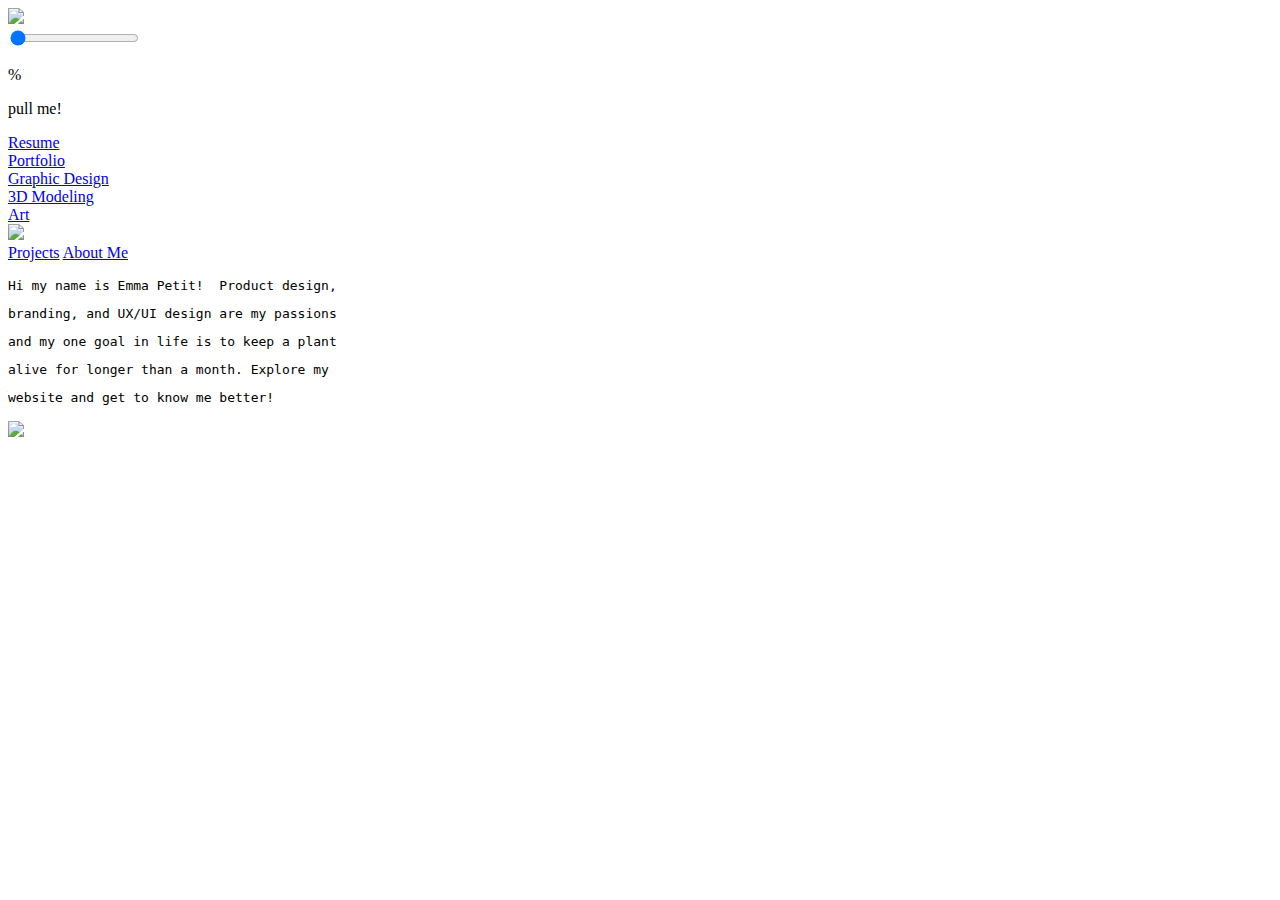
==== index.html @ f378f7ab "create index.html" ====
<!DOCTYPE html>
<html>
    
    <head>
        <meta charset="utf-8">
        <link rel ="stylesheet" type="text/css" href="Assets/css/homepage.css">
        <link rel ="stylesheet" type="text/css" href="Assets/css/navbar-footer.css">


        <!-- Fonts-->
        <link rel="preconnect" href="https://fonts.gstatic.com">
        <link rel="preconnect" href="https://fonts.gstatic.com">
        <link href="https://fonts.googleapis.com/css2?family=Quicksand&family=Raleway:wght@200;300&display=swap" rel="stylesheet">


        <title> Emma's Website</title>

        <link rel="shortcut icon" href="Assets/img/icon.svg">

    </head>

    <Body>

    <!--Splash-->

        <!--Overlay-->
        <div id="splash">
            <div>
                <img id="plants" src="Assets/img/plants.svg">
            </div>

            <div id="slider-box">
                <div>
                    <input type="range" min="0" max="100" value="0" class="slider" id="myRange">
                </div>
                <div>
                    <p id="output"><span id="percent"></span>%</p>
                </div>
            </div>
            <div>
                <p id="instructions">pull me!</p>
            </div>
        </div>



    <div id="main-content" class="hidden">
        <!--Nav Bar-->

        <div id="navbar">

            <div class="nav-one">
                <a href="Assets/img/emma resume.pdf" id="Resume" class=nav >Resume</a>
            </div>

            
        <!--Drop Down Menu-->

        <div id="dropdown" class="drop-nav">
            <a href="../Pages/portfolio.html" id="Portfolio" class=nav>Portfolio</a>
            <div id="dropdown-content" class="clover">
                <div id="rasberry">
                    <a class="peach" href="Pages/portfolio.html">Graphic Design</a>
                </div>
                <div id="orange">
                    <a class="peach" href="Pages/portfolio-3D.html">3D Modeling</a>
                </div>
                <div id="watermelon">
                    <a class="peach" href="Pages/portfolio-physical.html">Art</a>
                </div>
            </div>
        </div>



            <!--Insert Logo Here -->
            <a href="index.html">
                <img src="Assets/img/icon.svg" id="logo">
            </a>


    
            <div id="nav-two">
                <a  href="Pages/projects.html" id="Projects" class=nav >Projects</a>
                <a href="Pages/about-me.html" id="About" class=nav> About Me</a>
            </div>

        </div>


            <!--Section One-->

            <div id="homepage">
                <div>
                    <p id="intro"> <pre class="line">Hi my name is Emma Petit!  Product design, </pre> 
                        <pre class="line">branding, and UX/UI design are my passions </pre> 
                        <pre class="line">and my one goal in life is to keep a plant </pre>
                        <pre class="line">alive for longer than a month. Explore my </pre>
                        <pre class="line">website and get to know me better!</pre></p>
                </div>

                <div>
                    <img src ="Assets/img/faire 3.svg" id=fairy>
                </div>

            </div>
    </div>

        
    </Body>

    <script src ="Assets/js/splash.js"></script>
    <script src ="Assets/js/navbar.js"></script>
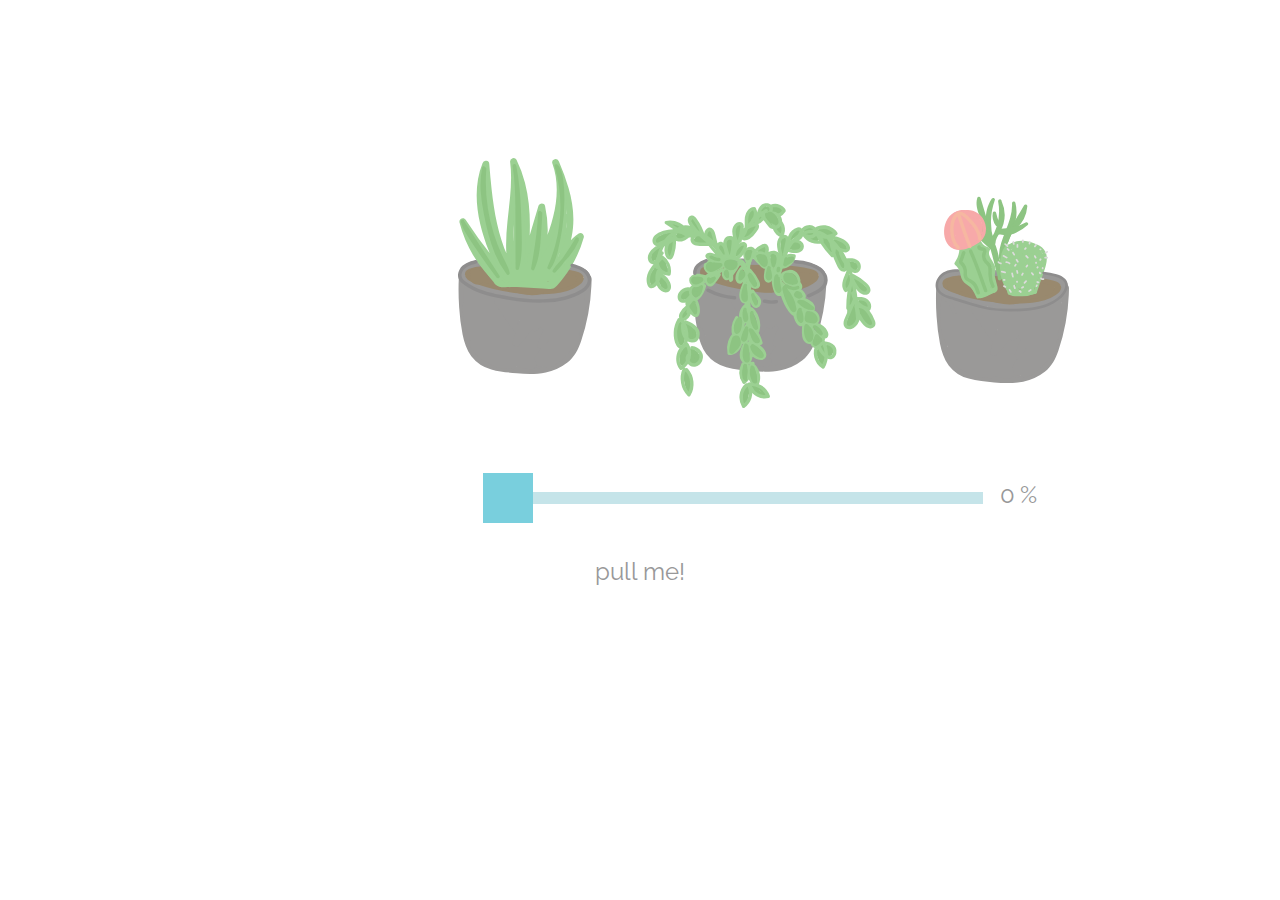
==== commit 05afab49: "oh god plz if ur out there plz work" ====
--- a/index.html
+++ b/index.html
@@ -57,20 +57,19 @@
         <!--Drop Down Menu-->
 
         <div id="dropdown" class="drop-nav">
-            <a href="../Pages/portfolio.html" id="Portfolio" class=nav>Portfolio</a>
+            <a href="Pages/portfolio.html" id="Portfolio" class=nav>Portfolio</a>
             <div id="dropdown-content" class="clover">
                 <div id="rasberry">
                     <a class="peach" href="Pages/portfolio.html">Graphic Design</a>
                 </div>
                 <div id="orange">
-                    <a class="peach" href="Pages/portfolio-3D.html">3D Modeling</a>
+                    <a class="peach">3D Modeling</a>
                 </div>
                 <div id="watermelon">
                     <a class="peach" href="Pages/portfolio-physical.html">Art</a>
                 </div>
             </div>
         </div>
-
 
 
             <!--Insert Logo Here -->
--- a/Assets/css/homepage.css
+++ b/Assets/css/homepage.css
@@ -0,0 +1,128 @@
+
+
+.line {
+
+    font-family: 'raleway', 'san-serif';
+    color:#989899;
+    font-size:18px;
+
+}
+
+#fairy {
+
+    height:550px;
+
+}
+
+#intro {
+
+    margin-left: 50px;
+
+}
+
+#homepage {
+
+    display: flex;
+    justify-content: center;
+    flex-direction: row;
+    margin-left: 100px;
+    margin-top: 50px;
+
+}
+
+#Resume {
+    font-weight: regular;
+}
+
+/* Splash */
+
+#overlay {
+    height:100%;
+    width:100%;
+    background: white;
+}
+
+#plants {
+    height:250px;
+    margin-left: 450px;
+    margin-top: 150px;
+}
+
+#slider-box {
+
+    width:75%;
+    display:flex;
+    flex-direction: row;
+}
+
+#output {
+    font-family: 'raleway', 'san-serif';
+    color:#989899;
+    font-size:24px;
+    margin-top: 68px;
+    margin-left: 15px;
+}
+
+#percent {
+    padding-right: 5px;
+}
+
+#instructions {
+    font-family: 'raleway', 'san-serif';
+    color:#989899;
+    font-size:24px;
+    display: flex;
+    justify-content: center;
+
+    animation-name:fadeIn;
+    transition: transform 0.6s cubic-bezier(0.7, 0, 0.84, 0);
+    animation-duration: 5s;
+    animation-fill-mode: forwards;
+}
+
+@keyframes fadeIn {
+    from { opacity: 0; }
+    to { opacity: 1; }
+}
+
+.hidden {
+    display:none;
+}
+
+/* makes slides square */
+
+.slider {
+    -webkit-appearance: none;
+    appearance: none;
+    width: 500px;
+    height: 12px; 
+    background:#C5E4E9;
+    outline: none; 
+    margin-left:475px; 
+    margin-top: 80px;
+}
+
+
+.slider::-webkit-slider-thumb {
+    -webkit-appearance: none;
+    appearance: none;
+    width: 50px;
+    height: 50px;
+    background: #79CFDD;
+    cursor: pointer;
+}
+
+input::-ms-fill-upper {
+    background-color: #C5E4E9;
+}
+
+input::-ms-fill-lower {
+    background-color: #79CFDD;
+}
+  
+
+
+
+
+
+
--- a/Assets/css/navbar-footer.css
+++ b/Assets/css/navbar-footer.css
@@ -0,0 +1,138 @@
+
+.nav {
+
+    font-family: 'quicksand', sans-serif;
+    color: #7F7F82;
+    text-decoration: none;
+    font-weight: 300px;
+    font-size: 22px;
+    background-color: white;
+
+}
+
+.nav:hover {
+
+    color:#C08ABD;
+
+}
+
+#logo {
+
+    height: 175px;
+    padding-top: 30px;
+    padding-bottom: 10px;
+
+}
+
+#navbar {
+
+    display: flex;
+    justify-content: center;
+
+}
+
+#Resume {
+
+    padding-right: 70px;
+
+
+}
+
+#Portfolio {
+
+    padding-right: 70px;
+
+}
+
+#Projects {
+
+    padding-left: 70px;
+
+}
+
+#About {
+
+    padding-left: 70px;
+
+}
+
+.nav-one {
+
+    padding-top: 70px;
+
+}
+
+#nav-two {
+
+    padding-top: 70px;
+
+}
+
+#dropdown {
+
+    float: left;
+    overflow: hidden;
+
+}
+
+.drop-nav {
+
+  padding-top: 70px;
+
+}
+
+
+/* Dropdown Container*/
+#dropdown-content {
+    
+    position: absolute;
+    text-align: left;
+    margin-right: 410px;
+    font-family: 'quicksand', sans-serif;
+    color: #7F7F82;
+    font-weight: 300px;
+    font-size: 22px;
+    z-index: 10;
+}
+
+.clover {
+  display: none;
+}
+
+
+/*link properties*/
+  .peach {
+    font-family: 'quicksand', sans-serif;
+    color: #7F7F82;
+    font-weight: 300px;
+    font-size: 16px;
+    text-decoration: none;
+  }
+
+  /*link properties on hover*/
+  .peach:hover {
+
+    color:#C08ABD;
+
+  }
+
+  #rasberry {
+
+    padding-top: 15px;
+
+  }
+
+  #orange {
+
+    padding-top: 10px;
+
+  }
+
+  #watermelon {
+
+    padding-top: 10px;
+
+  }
+
+
+  